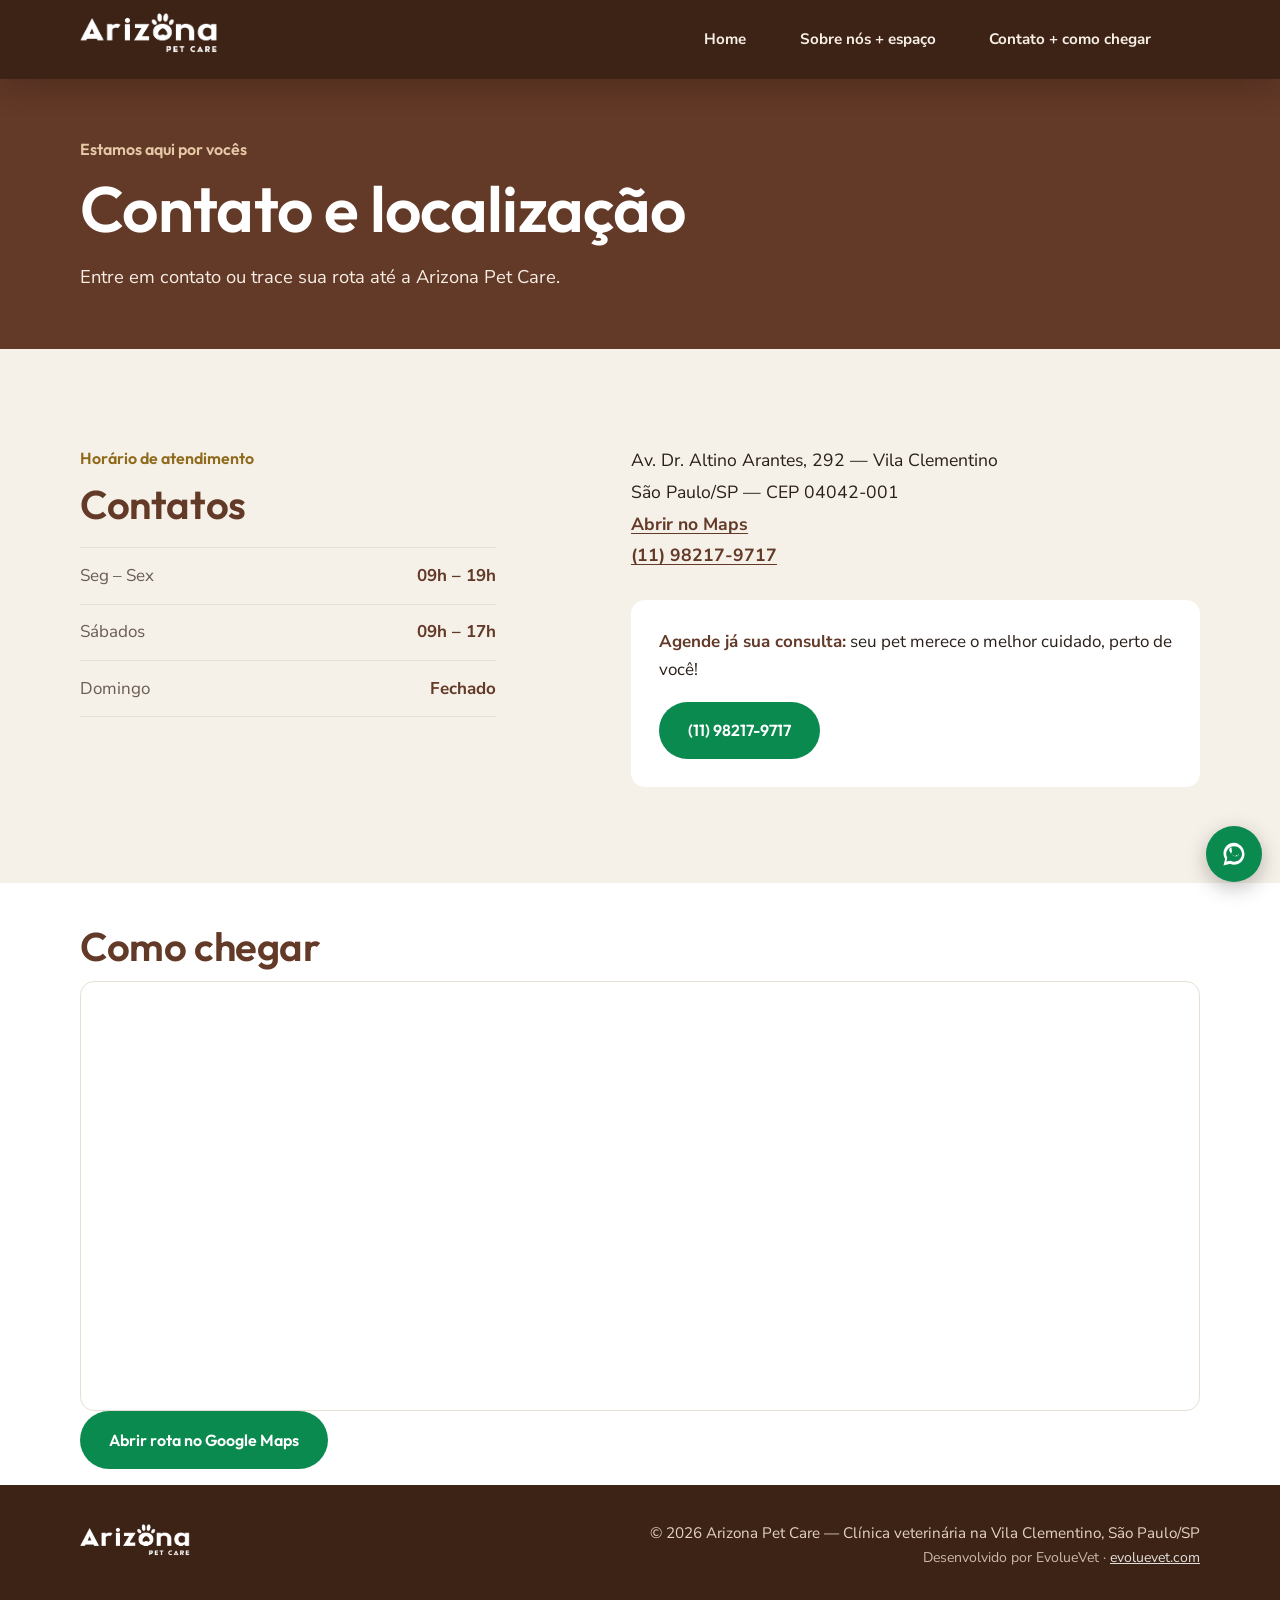
==== contato.html @ 5d4d0032 "Altera estilo geral das páginas e cria páginas "sobre" e "contato"" ====
<!DOCTYPE html>

<html lang="pt-BR"><head><meta charset="utf-8"/><meta content="width=device-width, initial-scale=1" name="viewport"/>
<meta content="#633927" name="theme-color"/><title>Contato + como chegar | Arizona Pet Care</title>
<meta content="Arizona Pet Care — clínica veterinária completa na Vila Clementino, São Paulo." name="description"/>
<link href="assets/logo.png" rel="icon" type="image/png"/><link href="styles.css" rel="stylesheet"/></head><body>
<a class="skip-link" href="#conteudo">Pular para o conteúdo</a><header class="site-header" id="topo">
<div class="container header-inner">
<a aria-label="Arizona Pet Care — início" class="brand" href="index.html"><img alt="Arizona Pet Care" height="54" src="assets/logo-branco.png" width="150"/></a>
<nav aria-label="Navegação principal" class="main-nav" id="mainNav">
<a href="index.html">Home</a><a href="sobre.html">Sobre nós + espaço</a><a href="contato.html">Contato + como chegar</a>
</nav>
<div class="header-actions">
<button aria-controls="mainNav" aria-expanded="false" aria-label="Abrir menu" class="nav-toggle" id="navToggle"><span></span><span></span><span></span></button>
</div>
</div>
</header><main id="conteudo"><section class="page-intro"><div class="container"><p class="eyebrow">Estamos aqui por vocês</p><h1>Contato e localização</h1><p>Entre em contato ou trace sua rota até a Arizona Pet Care.</p></div></section><section aria-labelledby="contato-titulo" class="section contact" id="contato">
<div class="container contact-grid">
<div>
<p class="eyebrow">Horário de atendimento</p>
<h2 id="contato-titulo">Contatos</h2>
<ul class="hours">
<li><span>Seg – Sex</span><strong>09h – 19h</strong></li>
<li><span>Sábados</span><strong>09h – 17h</strong></li>
<li><span>Domingo</span><strong>Fechado</strong></li>
</ul>
</div>
<div>
<address>
            Av. Dr. Altino Arantes, 292 — Vila Clementino<br/>
            São Paulo/SP — CEP 04042-001<br/>
<a class="inline-link" href="https://maps.app.goo.gl/LRfZLi4AV2fzzZP57" rel="noopener" target="_blank">Abrir no Maps</a><br/>
<a href="tel:+5511982179717">(11) 98217-9717</a>
</address>
<div class="contact-cta">
<p><strong>Agende já sua consulta:</strong> seu pet merece o melhor cuidado, perto de você!</p>
<a class="btn btn-whatsapp" href="https://wa.me/5511982179717?text=Ol%C3%A1%2C%20quero%20agendar%20uma%20consulta." rel="noopener" target="_blank">(11) 98217-9717</a>
</div>
</div>
</div>
</section><div class="container map-wrap"><h2>Como chegar</h2><div class="map-frame"><iframe allowfullscreen="" loading="lazy" referrerpolicy="no-referrer-when-downgrade" src="https://www.google.com/maps?q=Av.%20Dr.%20Altino%20Arantes%2C%20292%2C%20Vila%20Clementino%2C%20S%C3%A3o%20Paulo&amp;output=embed" title="Mapa de localização da Arizona Pet Care"></iframe></div><p><a class="btn btn-whatsapp" href="https://maps.app.goo.gl/LRfZLi4AV2fzzZP57" rel="noopener" target="_blank">Abrir rota no Google Maps</a></p></div></main><footer class="site-footer">
<div class="container footer-inner">
<a aria-label="Arizona Pet Care — voltar ao topo" class="footer-brand" href="#topo">
<img alt="Arizona Pet Care" height="43" loading="lazy" src="assets/logo-branco.png" width="120"/>
</a>
<div class="footer-text">
<p>© <span id="year">2026</span> Arizona Pet Care — Clínica veterinária na Vila Clementino, São Paulo/SP</p>
<p class="credit">Desenvolvido por EvolueVet · <a href="https://evoluevet.com" rel="noopener" target="_blank">evoluevet.com</a></p>
</div>
</div>
</footer><a aria-label="Conversar no WhatsApp" class="float-wa" href="https://wa.me/5511982179717?text=Ol%C3%A1%2C%20vim%20pelo%20site%20e%20queria%20mais%20informa%C3%A7%C3%B5es." rel="noopener" target="_blank">
<svg aria-hidden="true" height="28" viewbox="0 0 32 32" width="28"><path d="M16 3C9.4 3 4 8.4 4 15c0 2.4.7 4.6 1.9 6.5L4 29l7.7-1.8c1.2.7 2.7 1 4.3 1 6.6 0 12-5.4 12-12S22.6 3 16 3zm0 21.8c-1.4 0-2.7-.4-3.9-1l-.3-.2-4.5 1.1 1.1-4.4-.2-.3c-.7-1.2-1.1-2.6-1.1-4 0-5 4-9 9-9s9 4 9 9-4 8.8-9 8.8zm5-6.6c-.3-.1-1.6-.8-1.9-.9-.3-.1-.5-.1-.7.1-.2.3-.8.9-1 1.1-.2.2-.4.3-.7.1-.3-.1-1.2-.4-2.3-1.4-.9-.8-1.4-1.7-1.6-2-.2-.3 0-.5.1-.6l.4-.5c.1-.2.2-.3.3-.5.1-.2 0-.4 0-.5L13.2 9c-.1-.3-.4-.3-.6-.3h-.5c-.2 0-.5.1-.7.3-.2.3-.9.9-.9 2.2s.9 2.5 1.1 2.7c.1.2 1.9 2.9 4.5 4 .6.3 1.1.4 1.5.6.6.2 1.2.2 1.6.1.5-.1 1.6-.6 1.8-1.3.2-.6.2-1.2.2-1.3-.1-.1-.3-.2-.6-.3z" fill="currentColor"></path></svg>
</a><div aria-label="Foto ampliada" aria-modal="true" class="lightbox" hidden="" id="lightbox" role="dialog">
<button aria-label="Fechar" class="lightbox-close" id="lbClose">×</button>
<img alt="Foto da clínica ampliada" id="lbImg" src="assets/espaco-01.jpg"/>
</div><script defer="" src="script.js"></script></body></html>
---- styles.css ----
/* Arizona Pet Care — reestilização
   Identidade: marrom do logotipo (#633927), ocre dos azulejos da fachada, verde só nos botões de WhatsApp. */

@font-face {
  font-family: "Outfit";
  src: url("assets/fonts/outfit-600.woff2") format("woff2");
  font-weight: 600; font-style: normal; font-display: swap;
}
@font-face {
  font-family: "Nunito Sans";
  src: url("assets/fonts/nunito-sans-var.woff2") format("woff2");
  font-weight: 200 1000; font-style: normal; font-display: swap;
}

:root {
  /* Cores */
  --brand: #633927;        /* marrom exato do logotipo */
  --brand-deep: #3d2316;   /* rodapé */
  --ochre: #c4973f;        /* azulejo da fachada: só detalhes e estrelas */
  --ochre-soft: #e3c47f;   /* ocre legível sobre o marrom */
  --sand: #f5f0e8;         /* fundo alternado */
  --white: #ffffff;
  --ink: #2a1f19;
  --muted: #6a5c53;
  --line: #e7dfd4;
  --wa: #0b8a50;           /* verde WhatsApp com contraste AA para texto branco */
  --wa-dark: #08703f;

  /* Forma */
  --r-sm: 8px;
  --r-md: 14px;
  --container: 1120px;

  /* Tipografia */
  --font-display: "Outfit", "Segoe UI", system-ui, sans-serif;
  --font-body: "Nunito Sans", "Segoe UI", system-ui, -apple-system, Roboto, Arial, sans-serif;
}

* { box-sizing: border-box; }
html { scroll-behavior: smooth; scroll-padding-top: 5rem; -webkit-text-size-adjust: 100%; }
body {
  margin: 0;
  font-family: var(--font-body);
  font-size: 1.0625rem;
  line-height: 1.65;
  color: var(--ink);
  background: var(--white);
  overflow-x: clip;
  -webkit-font-smoothing: antialiased;
}
img { max-width: 100%; height: auto; display: block; }
h1, h2, h3 {
  font-family: var(--font-display);
  font-weight: 600;
  line-height: 1.15;
  letter-spacing: -0.01em;
  color: var(--brand);
  margin: 0 0 0.75rem;
}
h1 { font-size: clamp(2.5rem, 5.2vw, 4rem); }
h2 { font-size: clamp(1.75rem, 3.2vw, 2.5rem); }
h3 { font-size: 1.15rem; letter-spacing: 0; }
p { margin: 0 0 1rem; }
a { color: inherit; }

:focus-visible { outline: 3px solid var(--ochre); outline-offset: 3px; border-radius: 4px; }

.container { width: min(var(--container), calc(100% - 3rem)); margin-inline: auto; }
.narrow { max-width: 760px; }
.center { text-align: center; margin-top: 2.5rem; }
.section { padding: clamp(3.5rem, 8vw, 6rem) 0; }
.section-lead { color: var(--muted); max-width: 40rem; font-size: 1.125rem; }

/* Rótulo acima do título: sentença normal, sem caixa-alta */
.eyebrow {
  font-family: var(--font-display);
  font-weight: 600;
  font-size: 1rem;
  color: var(--ochre);
  margin: 0 0 0.6rem;
}
.hero .eyebrow, .social .eyebrow { color: var(--ochre-soft); }
.section:not(.hero) .eyebrow { color: #8f6a1c; } /* ocre escuro: contraste AA sobre branco e areia */

.skip-link {
  position: absolute; left: -999px; top: 0; background: var(--brand);
  color: #fff; padding: 0.6rem 1rem; z-index: 100; border-radius: 0 0 var(--r-sm) 0;
}
.skip-link:focus { left: 0; }

/* Botões */
.btn {
  display: inline-flex; align-items: center; justify-content: center;
  text-decoration: none; font-family: var(--font-display); font-weight: 600; font-size: 1rem;
  padding: 0.85rem 1.7rem; border-radius: 999px; border: 2px solid transparent;
  transition: background-color 0.15s ease, color 0.15s ease, border-color 0.15s ease;
}
.btn-whatsapp { background: var(--wa); color: #fff; }
.btn-whatsapp:hover { background: var(--wa-dark); }
.btn-outline { border-color: var(--brand); color: var(--brand); background: transparent; }
.btn-outline:hover { background: var(--brand); color: #fff; }
.btn-dark { background: var(--brand); color: #fff; padding: 0.7rem 1.5rem; }
.btn-dark:hover { background: var(--brand-deep); }
.btn-sm { padding: 0.55rem 1.2rem; font-size: 0.95rem; }
.inline-link { color: var(--brand); font-weight: 700; text-underline-offset: 3px; }
.hero .inline-link { color: #fff; }

/* Cabeçalho */
.site-header {
  position: sticky; top: 0; z-index: 50;
  background: rgba(255, 255, 255, 0.96); backdrop-filter: blur(8px);
  border-bottom: 1px solid var(--line);
}
.header-inner { display: flex; align-items: center; gap: 1rem; padding: 0.8rem 0; }
.brand { display: block; line-height: 0; }
.brand img { width: 150px; height: auto; }
.main-nav { display: flex; gap: 1.75rem; margin-left: auto; }
.main-nav a {
  color: var(--ink); text-decoration: none; font-weight: 700; font-size: 0.95rem;
  padding: 0.3rem 0; border-bottom: 2px solid transparent;
}
.main-nav a:hover { color: var(--brand); border-bottom-color: var(--ochre); }
.header-actions { display: flex; align-items: center; gap: 0.6rem; margin-left: 1.25rem; }
.nav-toggle { display: none; background: none; border: 1px solid var(--line); border-radius: var(--r-sm); padding: 0.55rem; cursor: pointer; }
.nav-toggle span { display: block; width: 22px; height: 2px; background: var(--brand); margin: 4px 0; }

/* Hero: faixa marrom como a placa da fachada */
.hero { background: var(--brand); color: #f6ece4; padding: clamp(3rem, 7vw, 5.5rem) 0; }
.hero-grid { display: grid; grid-template-columns: 1.1fr 0.9fr; gap: clamp(2rem, 5vw, 4.5rem); align-items: center; }
.hero h1 { color: #fff; margin-bottom: 1rem; }
.hero-sub { font-size: 1.25rem; line-height: 1.5; color: #f1e2d6; max-width: 30rem; margin-bottom: 1.75rem; }
.service-chips {
  list-style: none; margin: 0 0 2rem; padding: 1.25rem 0 0;
  display: grid; grid-template-columns: 1fr 1fr; gap: 0.6rem 1.5rem;
  border-top: 1px solid rgba(255, 255, 255, 0.22);
}
.service-chips li { position: relative; padding-left: 1.5rem; font-weight: 600; font-size: 0.98rem; color: #fff; }
.service-chips li::before {
  content: ""; position: absolute; left: 0.1rem; top: 0.38em;
  width: 0.5rem; height: 0.85rem; border: solid var(--ochre-soft); border-width: 0 2px 2px 0; transform: rotate(40deg);
}
.hero-cta { display: flex; gap: 0.75rem; flex-wrap: wrap; margin-bottom: 1.5rem; }
.hero .btn-outline { border-color: rgba(255, 255, 255, 0.7); color: #fff; }
.hero .btn-outline:hover { background: #fff; color: var(--brand); border-color: #fff; }
.hero-address { font-size: 0.98rem; color: #e8d6c7; margin: 0; }
.hero-address .inline-link { display: block; margin-top: 0.25rem; }
.hero-address strong { color: #fff; }
.hero-media { margin: 0; }
.hero-media img { border-radius: var(--r-md); width: 100%; aspect-ratio: 4 / 5; object-fit: cover; object-position: center 35%; }

/* Avaliações */
.reviews { background: var(--white); }
.reviews-head { display: flex; justify-content: space-between; align-items: end; gap: 1.5rem; margin-bottom: 1.75rem; }
.reviews-head h2 { margin: 0; max-width: 30ch; }
.reviews-nav { display: flex; gap: 0.5rem; }
.reviews-nav button {
  width: 46px; height: 46px; border-radius: 50%; border: 1px solid var(--line);
  background: #fff; font-size: 1.4rem; line-height: 1; cursor: pointer; color: var(--brand);
  transition: background-color 0.15s ease, color 0.15s ease;
}
.reviews-nav button:hover { background: var(--brand); color: #fff; border-color: var(--brand); }
.reviews-viewport { overflow: hidden; }
.reviews-track {
  list-style: none; margin: 0; padding: 0.25rem 0.25rem 1rem;
  display: grid; grid-auto-flow: column; grid-auto-columns: min(360px, 85vw);
  gap: 1.25rem; overflow-x: auto; scroll-snap-type: x mandatory; scrollbar-width: thin;
  scrollbar-color: var(--line) transparent;
}
.review-card {
  scroll-snap-align: start; background: var(--sand);
  border-radius: var(--r-md); padding: 1.5rem; display: flex; flex-direction: column; gap: 0.85rem;
}
.review-card p { font-size: 1rem; flex: 1; margin: 0; }
.stars { color: #c58a12; letter-spacing: 0.12em; font-size: 1.05rem; }
.review-card footer { display: flex; gap: 0.75rem; align-items: center; }
.avatar {
  width: 42px; height: 42px; border-radius: 50%; flex: none;
  background: var(--brand); color: #fff; display: grid; place-items: center;
  font-family: var(--font-display); font-weight: 600; font-size: 0.85rem;
}
.review-card footer strong { display: block; line-height: 1.3; }
.review-card small { display: block; color: var(--muted); font-size: 0.85rem; }
.reviews-note { color: var(--muted); font-size: 0.92rem; margin: 0.5rem 0 0; }

/* Sobre: título à esquerda, texto à direita */
.about { background: var(--sand); }
.about .container { max-width: var(--container); display: grid; grid-template-columns: 1fr 1.25fr; column-gap: clamp(2rem, 6vw, 5rem); align-items: start; }
.about-head { grid-column: 1; grid-row: 1 / span 2; }
.about-head h2 { margin: 0; }
.about .container > p { grid-column: 2; font-size: 1.1rem; }
.about .container > p:last-child { margin-bottom: 0; }
.about strong { color: var(--brand); }

/* Especialidades: lista aberta, sem caixas */
.specialties { background: var(--white); }
.cards-grid {
  list-style: none; margin: 2.5rem 0 0; padding: 0;
  display: grid; grid-template-columns: repeat(4, 1fr); gap: 2rem 2rem;
}
.cards-grid li { border-top: 2px solid var(--line); padding-top: 1rem; }
.cards-grid li:hover { border-top-color: var(--ochre); }
.cards-grid h3 { margin-bottom: 0.35rem; }
.cards-grid p { margin: 0; font-size: 0.97rem; color: var(--muted); line-height: 1.55; }

/* Exames */
.exams { background: var(--sand); }
.exams-grid { display: grid; grid-template-columns: 1fr 1fr; gap: 1.5rem; margin-top: 2.5rem; }
.exam-card {
  background: #fff; border-radius: var(--r-md); padding: 2rem;
  box-shadow: inset 4px 0 0 var(--ochre);
  display: flex; flex-direction: column; align-items: flex-start; gap: 0.25rem;
}
.exam-card h3 { font-size: 1.35rem; margin-bottom: 0.25rem; }
.exam-card p { color: var(--muted); margin-bottom: 1.25rem; }
.exam-card .btn { margin-top: auto; }

/* Redes sociais */
.social { background: var(--brand); color: #f1e2d6; }
.social h2 { color: #fff; max-width: 24ch; margin-inline: auto; }
.social .center { margin-top: 0; }
.social p { color: #f1e2d6; }
.social-links { display: flex; gap: 0.75rem; justify-content: center; margin-top: 1.5rem; flex-wrap: wrap; }
.social .btn-outline { border-color: rgba(255, 255, 255, 0.7); color: #fff; }
.social .btn-outline:hover { background: #fff; color: var(--brand); border-color: #fff; }

/* Galeria */
.gallery { background: var(--white); }
.gallery-grid { display: grid; grid-template-columns: repeat(4, 1fr); gap: 0.75rem; margin-top: 2.5rem; }
.g-item { border: 0; padding: 0; border-radius: var(--r-sm); overflow: hidden; cursor: zoom-in; background: var(--sand); aspect-ratio: 1; }
.g-item img { width: 100%; height: 100%; object-fit: cover; transition: transform 0.3s ease; }
.g-item:hover img { transform: scale(1.04); }

/* Contato */
.contact { background: var(--sand); }
.contact-grid { display: grid; grid-template-columns: 1fr 1.2fr; gap: clamp(2rem, 6vw, 5rem); }
.contact h2 { margin-bottom: 1.25rem; }
.hours { list-style: none; padding: 0; margin: 0; max-width: 26rem; }
.hours li { display: flex; justify-content: space-between; gap: 1rem; padding: 0.85rem 0; border-bottom: 1px solid var(--line); }
.hours li:first-child { border-top: 1px solid var(--line); }
.hours span { color: var(--muted); }
.hours strong { color: var(--brand); font-weight: 700; }
address { font-style: normal; font-size: 1.1rem; line-height: 1.8; }
address a { color: var(--brand); font-weight: 700; text-underline-offset: 3px; }
.contact-cta { background: #fff; border-radius: var(--r-md); padding: 1.75rem; margin-top: 1.75rem; }
.contact-cta p { margin-bottom: 1.1rem; }
.contact-cta strong { color: var(--brand); }

/* Rodapé */
.site-footer { background: var(--brand-deep); color: #e4d3c4; padding: 2.25rem 0; font-size: 0.95rem; }
.footer-inner { display: flex; align-items: center; justify-content: space-between; gap: 1.25rem; flex-wrap: wrap; }
.footer-brand img { width: 120px; height: auto; }
.footer-text { text-align: right; }
.footer-text p { margin: 0; }
.footer-text .credit { font-size: 0.88rem; opacity: 0.85; }
.footer-text a { color: #fff; }

/* WhatsApp flutuante */
.float-wa {
  position: fixed; right: 1.1rem; bottom: 1.1rem; z-index: 60;
  width: 56px; height: 56px; border-radius: 50%;
  background: var(--wa); color: #fff; display: grid; place-items: center;
  box-shadow: 0 6px 20px rgba(0, 0, 0, 0.25);
}
.float-wa:hover { background: var(--wa-dark); }

/* Lightbox */
.lightbox { position: fixed; inset: 0; z-index: 80; background: rgba(30, 17, 10, 0.9); display: grid; place-items: center; padding: 1.5rem; }
.lightbox[hidden] { display: none; }
.lightbox img { max-width: min(900px, 94vw); max-height: 86vh; border-radius: var(--r-sm); background: #fff; }
.lightbox-close {
  position: absolute; top: 1rem; right: 1rem; width: 46px; height: 46px;
  border-radius: 50%; border: 0; font-size: 1.6rem; cursor: pointer; background: #fff; color: var(--brand);
}

/* Responsivo */
@media (max-width: 1000px) {
  .main-nav { gap: 1.1rem; }
  .cards-grid { grid-template-columns: repeat(2, 1fr); }
  .gallery-grid { grid-template-columns: repeat(2, 1fr); }
  .hero-grid { grid-template-columns: 1fr; }
  .hero-media img { aspect-ratio: 16 / 10; object-position: center 40%; }
  .about .container { grid-template-columns: 1fr; }
  .about-head, .about .container > p { grid-column: 1; grid-row: auto; }
  .about-head { margin-bottom: 1.25rem; }
  .exams-grid, .contact-grid { grid-template-columns: 1fr; }
}
@media (max-width: 860px) {
  .header-inner { position: relative; gap: 0.6rem; padding: 0.6rem 0; }
  .brand img { width: 120px; }
  .header-actions { margin-left: auto; }
  .nav-toggle { display: block; min-width: 44px; min-height: 44px; }
  .main-nav {
    display: none; position: absolute; top: 100%; left: -1.5rem; right: -1.5rem; margin: 0;
    background: #fff; flex-direction: column; gap: 0; padding: 0.5rem 1.5rem 1.25rem;
    border-bottom: 1px solid var(--line); box-shadow: 0 12px 24px rgba(61, 35, 22, 0.1);
  }
  .main-nav.open { display: flex; }
  .main-nav a { padding: 0.85rem 0; border-bottom: 1px solid var(--line); font-size: 1.05rem; }
  .main-nav a:hover { border-bottom-color: var(--line); }
  .main-nav a:last-child { border-bottom: 0; }
}
@media (max-width: 640px) {
  body { font-size: 1rem; }
  .container { width: calc(100% - 2.5rem); }
  .main-nav { left: -1.25rem; right: -1.25rem; padding-inline: 1.25rem; }
  .section { padding: 3rem 0; }
  .header-actions .btn-sm { padding: 0.5rem 1rem; font-size: 0.9rem; white-space: nowrap; }

  .hero { padding: 2.25rem 0 2.5rem; }
  .hero-sub { font-size: 1.1rem; }
  .service-chips { grid-template-columns: 1fr; gap: 0.5rem; }
  .hero-cta { flex-direction: column; align-items: stretch; }
  .hero-media img { aspect-ratio: 4 / 3; object-position: center 45%; }

  .reviews-head { flex-direction: column; align-items: stretch; }
  .reviews-nav { align-self: flex-end; }
  .reviews-track { grid-auto-columns: 82vw; }

  .cards-grid { grid-template-columns: 1fr 1fr; gap: 1.5rem 1.25rem; margin-top: 2rem; }
  .cards-grid h3 { font-size: 1.02rem; }
  .cards-grid p { font-size: 0.9rem; }

  .exam-card { padding: 1.5rem; }
  .gallery-grid { gap: 0.5rem; }
  .contact-cta { padding: 1.25rem; }
  .contact-cta .btn { width: 100%; }
  .social-links .btn { flex: 1 1 140px; }
  .footer-inner { flex-direction: column; align-items: flex-start; }
  .footer-text { text-align: left; }
  .float-wa { right: 0.9rem; bottom: 0.9rem; }
}
@media (max-width: 380px) {
  .cards-grid { grid-template-columns: 1fr; }
}
@media (prefers-reduced-motion: reduce) {
  html { scroll-behavior: auto; }
  .btn, .g-item img { transition: none; }
}

/* Redesign: navegação entre páginas e carrossel */
.site-header { background: var(--brand-deep); position: sticky; top: 0; z-index: 50; }
.site-header .brand img { filter: none; }
.main-nav a { color: #f7eee6; border-radius: 4px; padding: .65rem .8rem; transition: background .2s,color .2s; }
.main-nav a:hover, .main-nav a:focus-visible { background: #fff; color: var(--brand); box-shadow: inset 0 -3px 0 #d8c2a6; }
.nav-toggle { border-color: rgba(255,255,255,.45); }
.nav-toggle span { background: #fff; }
.hero-carousel { position:relative; min-height:clamp(420px, 58vw, 650px); overflow:hidden; background:var(--brand-deep); color:#fff; }
.carousel-slide { display:none; position:absolute; inset:0; align-items:center; padding:clamp(2rem,8vw,7rem); background-image:linear-gradient(90deg,rgba(37,20,13,.86) 0%,rgba(37,20,13,.58) 48%,rgba(37,20,13,.12) 100%),var(--slide-image); background-size:cover; background-position:center; }
.carousel-slide.active { display:flex; animation:carouselFade .55s ease; }
.carousel-copy { max-width:690px; }
.carousel-copy h1,.carousel-copy h2 { color:#fff; font-size:clamp(2.2rem,5vw,4.3rem); line-height:1.08; margin:.5rem 0 1rem; }
.carousel-copy p:not(.eyebrow) { max-width:540px; font-size:clamp(1rem,1.6vw,1.25rem); color:#f4e8dc; }
.carousel-copy .eyebrow { color:#e4c9a9; }
.btn-light { display:inline-flex; align-items:center; justify-content:center; background:#fff; color:var(--brand); padding:.8rem 1.35rem; border-radius:var(--r-sm); font-weight:700; }
.btn-light:hover { background:#ead9c8; }
.carousel-controls { position:absolute; left:0; right:0; bottom:1.25rem; display:flex; align-items:center; justify-content:center; gap:1.25rem; z-index:2; }
.carousel-controls > button { width:38px;height:38px;border:1px solid rgba(255,255,255,.65);border-radius:50%;background:rgba(40,22,14,.4);color:#fff;font-size:1.5rem;cursor:pointer; }
.carousel-dots { display:flex; gap:.55rem; }
.carousel-dot { width:9px;height:9px;padding:0;border:0;border-radius:50%;background:rgba(255,255,255,.55);cursor:pointer; }
.carousel-dot.active { background:#fff; box-shadow:0 0 0 4px rgba(255,255,255,.2); }
.about { background:var(--sand); }
.exams { background:var(--brand); color:#f7eee6; }
.exams h2,.exams h3 { color:#fff; }
.exams .eyebrow { color:#e5c9a7 !important; }
.exams .section-lead { color:#f1e2d6; }
.exams .exam-card { background:#fffaf5; color:var(--ink); }
.page-intro { background:var(--brand); color:#f7eee6; padding:clamp(3rem,7vw,5rem) 0; }
.page-intro h1 { color:#fff; margin:.4rem 0 1rem; font-size:clamp(2.4rem,5vw,4rem); }
.page-intro .eyebrow { color:#e5c9a7; }
.page-intro p:last-child { max-width:650px; font-size:1.15rem; }
.map-wrap { margin-top:2.5rem; }
.map-frame { overflow:hidden; border-radius:var(--r-md); border:1px solid var(--line); height:430px; }
.map-frame iframe { width:100%;height:100%;border:0; }
@keyframes carouselFade { from { opacity:.55 } to { opacity:1 } }
@media (max-width: 760px) {
 .carousel-slide { padding:2rem 1.4rem 5rem; background-image:linear-gradient(90deg,rgba(37,20,13,.82),rgba(37,20,13,.42)),var(--slide-image); }
 .carousel-copy h1,.carousel-copy h2 { font-size:2.3rem; }
 .main-nav { background:var(--brand-deep) !important; }
 .main-nav a { color:#fff; }
 .map-frame { height:320px; }
}


/* AJUSTES FINAIS — navegação, transições e cards */
.site-header {
  border-bottom: 0;
  box-shadow: 0 12px 24px rgba(35, 19, 12, 0.22);
  z-index: 60;
}
.main-nav a {
  color: #f7eee6;
  border-radius: 4px;
  padding: .65rem .8rem;
  background: transparent;
  box-shadow: none;
  border-bottom: 0;
  transition: color .25s ease, box-shadow .25s ease;
}
.main-nav a:hover,
.main-nav a:focus-visible {
  background: transparent;
  color: #fff;
  box-shadow: inset 0 -3px 0 #d8c2a6;
}
/* Evita linha branca e cria continuidade suave entre cabeçalho, carrossel e conteúdo. */
.hero-carousel {
  box-shadow: 0 -8px 18px rgba(35, 19, 12, .10),
              0 12px 22px rgba(35, 19, 12, .12);
  border: 0;
  isolation: isolate;
}
.hero-carousel + .section {
  position: relative;
  box-shadow: 0 -10px 22px rgba(35, 19, 12, .055);
}
/* Os títulos dos cartões de exames ficam em marrom escuro, sem alterar o título principal. */
.exams .exam-card h3 {
  color: var(--brand-deep, #3f2418);
}
/* Cabeçalhos das páginas Sobre e Contato com a mesma altura e espaçamento. */
.page-intro {
  height: 270px;
  min-height: 270px;
  display: flex;
  align-items: center;
  padding: 2rem 0;
  box-sizing: border-box;
}
/* Mantém o mesmo alinhamento lateral e a mesma largura nas páginas Sobre e Contato. */
.page-intro .container {
  width: min(var(--container), calc(100% - 3rem));
  margin-inline: auto;
}
.page-intro h1 { margin-top: .4rem; margin-bottom: 1rem; }
.page-intro p:last-child { max-width: 650px; margin-bottom: 0; }

/* Especialidades em cards com zoom discreto e suave no hover. */
.specialties .cards-grid {
  gap: 1.25rem;
  overflow: visible;
}
.specialties .cards-grid li {
  background: #fff;
  border: 1px solid #eee4da;
  border-top: 3px solid var(--line);
  border-radius: 12px;
  padding: 1.25rem;
  min-height: 145px;
  box-shadow: 0 4px 12px rgba(63, 36, 24, .045);
  transform: scale(1);
  transition: transform .25s ease, box-shadow .25s ease, border-color .25s ease;
}
.specialties .cards-grid li:hover,
.specialties .cards-grid li:focus-within {
  border-top-color: var(--ochre);
  transform: scale(1.035);
  box-shadow: 0 12px 24px rgba(63, 36, 24, .13);
  position: relative;
  z-index: 2;
}
@media (prefers-reduced-motion: reduce) {
  .main-nav a, .specialties .cards-grid li { transition: none; }
  .specialties .cards-grid li:hover { transform: none; }
}
@media (max-width: 760px) {
  .page-intro { height: auto; min-height: 230px; padding: 2.75rem 0; }
  .specialties .cards-grid li { min-height: auto; }
  .specialties .cards-grid li:hover { transform: scale(1.015); }
}
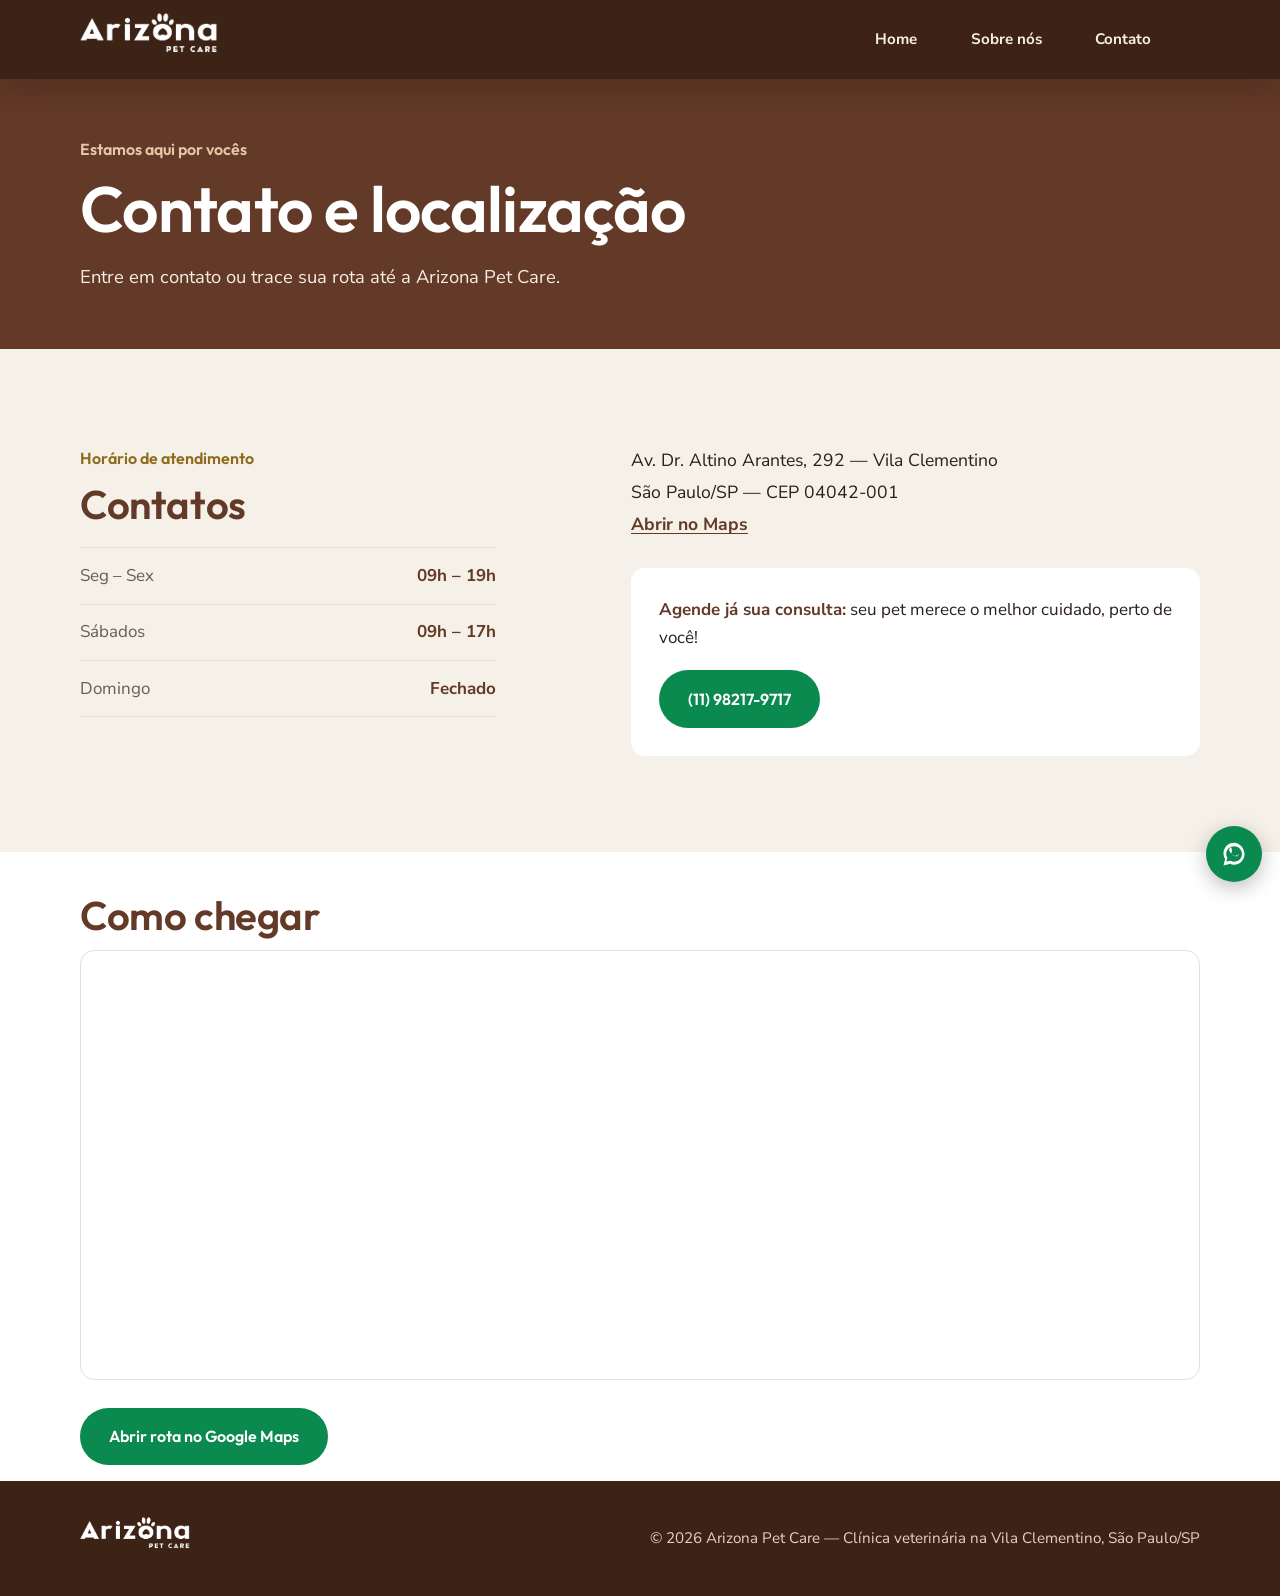
==== commit afe9b890: "Atualiza nomes das páginas e + Atualiza nomes das páginas no header, remove botões de seta no carros" ====
--- a/contato.html
+++ b/contato.html
@@ -1,14 +1,14 @@
 <!DOCTYPE html>
 
 <html lang="pt-BR"><head><meta charset="utf-8"/><meta content="width=device-width, initial-scale=1" name="viewport"/>
-<meta content="#633927" name="theme-color"/><title>Contato + como chegar | Arizona Pet Care</title>
+<meta content="#633927" name="theme-color"/><title>Contato | Arizona Pet Care</title>
 <meta content="Arizona Pet Care — clínica veterinária completa na Vila Clementino, São Paulo." name="description"/>
 <link href="assets/logo.png" rel="icon" type="image/png"/><link href="styles.css" rel="stylesheet"/></head><body>
 <a class="skip-link" href="#conteudo">Pular para o conteúdo</a><header class="site-header" id="topo">
 <div class="container header-inner">
 <a aria-label="Arizona Pet Care — início" class="brand" href="index.html"><img alt="Arizona Pet Care" height="54" src="assets/logo-branco.png" width="150"/></a>
 <nav aria-label="Navegação principal" class="main-nav" id="mainNav">
-<a href="index.html">Home</a><a href="sobre.html">Sobre nós + espaço</a><a href="contato.html">Contato + como chegar</a>
+<a href="index.html">Home</a><a href="sobre.html">Sobre nós</a><a href="contato.html">Contato</a>
 </nav>
 <div class="header-actions">
 <button aria-controls="mainNav" aria-expanded="false" aria-label="Abrir menu" class="nav-toggle" id="navToggle"><span></span><span></span><span></span></button>
@@ -29,8 +29,7 @@
 <address>
             Av. Dr. Altino Arantes, 292 — Vila Clementino<br/>
             São Paulo/SP — CEP 04042-001<br/>
-<a class="inline-link" href="https://maps.app.goo.gl/LRfZLi4AV2fzzZP57" rel="noopener" target="_blank">Abrir no Maps</a><br/>
-<a href="tel:+5511982179717">(11) 98217-9717</a>
+<a class="inline-link" href="https://maps.app.goo.gl/LRfZLi4AV2fzzZP57" rel="noopener" target="_blank">Abrir no Maps</a>
 </address>
 <div class="contact-cta">
 <p><strong>Agende já sua consulta:</strong> seu pet merece o melhor cuidado, perto de você!</p>
@@ -45,7 +44,6 @@
 </a>
 <div class="footer-text">
 <p>© <span id="year">2026</span> Arizona Pet Care — Clínica veterinária na Vila Clementino, São Paulo/SP</p>
-<p class="credit">Desenvolvido por EvolueVet · <a href="https://evoluevet.com" rel="noopener" target="_blank">evoluevet.com</a></p>
 </div>
 </div>
 </footer><a aria-label="Conversar no WhatsApp" class="float-wa" href="https://wa.me/5511982179717?text=Ol%C3%A1%2C%20vim%20pelo%20site%20e%20queria%20mais%20informa%C3%A7%C3%B5es." rel="noopener" target="_blank">
--- a/styles.css
+++ b/styles.css
@@ -251,7 +251,6 @@
 .footer-brand img { width: 120px; height: auto; }
 .footer-text { text-align: right; }
 .footer-text p { margin: 0; }
-.footer-text .credit { font-size: 0.88rem; opacity: 0.85; }
 .footer-text a { color: #fff; }
 
 /* WhatsApp flutuante */
@@ -270,6 +269,19 @@
 .lightbox-close {
   position: absolute; top: 1rem; right: 1rem; width: 46px; height: 46px;
   border-radius: 50%; border: 0; font-size: 1.6rem; cursor: pointer; background: #fff; color: var(--brand);
+}
+.lightbox-nav {
+  position: absolute; top: 50%; transform: translateY(-50%); width: 46px; height: 46px;
+  border-radius: 50%; border: 0; padding: 0 0 0.2rem; font-size: 1.9rem; line-height: 1; cursor: pointer;
+  display: grid; place-items: center; background: #fff; color: var(--brand);
+}
+.lightbox-nav:hover { background: #ead9c8; }
+.lightbox-prev { left: 1rem; }
+.lightbox-next { right: 1rem; }
+@media (max-width: 760px) {
+  .lightbox-nav { width: 40px; height: 40px; }
+  .lightbox-prev { left: 0.5rem; }
+  .lightbox-next { right: 0.5rem; }
 }
 
 /* Responsivo */
@@ -344,17 +356,17 @@
 .main-nav a:hover, .main-nav a:focus-visible { background: #fff; color: var(--brand); box-shadow: inset 0 -3px 0 #d8c2a6; }
 .nav-toggle { border-color: rgba(255,255,255,.45); }
 .nav-toggle span { background: #fff; }
-.hero-carousel { position:relative; min-height:clamp(420px, 58vw, 650px); overflow:hidden; background:var(--brand-deep); color:#fff; }
+.hero-carousel { position:relative; height:clamp(520px, calc(100vh - 80px), 650px); height:clamp(520px, calc(100svh - 80px), 650px); overflow:hidden; background:var(--brand-deep); color:#fff; }
 .carousel-slide { display:none; position:absolute; inset:0; align-items:center; padding:clamp(2rem,8vw,7rem); background-image:linear-gradient(90deg,rgba(37,20,13,.86) 0%,rgba(37,20,13,.58) 48%,rgba(37,20,13,.12) 100%),var(--slide-image); background-size:cover; background-position:center; }
 .carousel-slide.active { display:flex; animation:carouselFade .55s ease; }
 .carousel-copy { max-width:690px; }
-.carousel-copy h1,.carousel-copy h2 { color:#fff; font-size:clamp(2.2rem,5vw,4.3rem); line-height:1.08; margin:.5rem 0 1rem; }
-.carousel-copy p:not(.eyebrow) { max-width:540px; font-size:clamp(1rem,1.6vw,1.25rem); color:#f4e8dc; }
+.carousel-copy h1,.carousel-copy h2 { color:#fff; font-size:clamp(2.2rem,5vw,4.3rem); font-size:clamp(2.2rem,min(5vw,9svh),4.3rem); line-height:1.08; min-height:calc(3 * 1.08em); margin:.5rem 0 1rem; }
+.carousel-copy p:not(.eyebrow) { max-width:540px; font-size:clamp(1rem,1.6vw,1.25rem); color:#f4e8dc; min-height:calc(2 * 1.65em); }
+.carousel-copy .btn { min-height:3.6rem; }
 .carousel-copy .eyebrow { color:#e4c9a9; }
 .btn-light { display:inline-flex; align-items:center; justify-content:center; background:#fff; color:var(--brand); padding:.8rem 1.35rem; border-radius:var(--r-sm); font-weight:700; }
 .btn-light:hover { background:#ead9c8; }
 .carousel-controls { position:absolute; left:0; right:0; bottom:1.25rem; display:flex; align-items:center; justify-content:center; gap:1.25rem; z-index:2; }
-.carousel-controls > button { width:38px;height:38px;border:1px solid rgba(255,255,255,.65);border-radius:50%;background:rgba(40,22,14,.4);color:#fff;font-size:1.5rem;cursor:pointer; }
 .carousel-dots { display:flex; gap:.55rem; }
 .carousel-dot { width:9px;height:9px;padding:0;border:0;border-radius:50%;background:rgba(255,255,255,.55);cursor:pointer; }
 .carousel-dot.active { background:#fff; box-shadow:0 0 0 4px rgba(255,255,255,.2); }
@@ -371,10 +383,12 @@
 .map-wrap { margin-top:2.5rem; }
 .map-frame { overflow:hidden; border-radius:var(--r-md); border:1px solid var(--line); height:430px; }
 .map-frame iframe { width:100%;height:100%;border:0; }
+.map-frame + p { margin-top:1.75rem; }
 @keyframes carouselFade { from { opacity:.55 } to { opacity:1 } }
 @media (max-width: 760px) {
  .carousel-slide { padding:2rem 1.4rem 5rem; background-image:linear-gradient(90deg,rgba(37,20,13,.82),rgba(37,20,13,.42)),var(--slide-image); }
- .carousel-copy h1,.carousel-copy h2 { font-size:2.3rem; }
+ .carousel-copy h1,.carousel-copy h2 { font-size:2.3rem; min-height:calc(4 * 1.08em); }
+ .carousel-copy p:not(.eyebrow) { min-height:calc(3 * 1.65em); }
  .main-nav { background:var(--brand-deep) !important; }
  .main-nav a { color:#fff; }
  .map-frame { height:320px; }
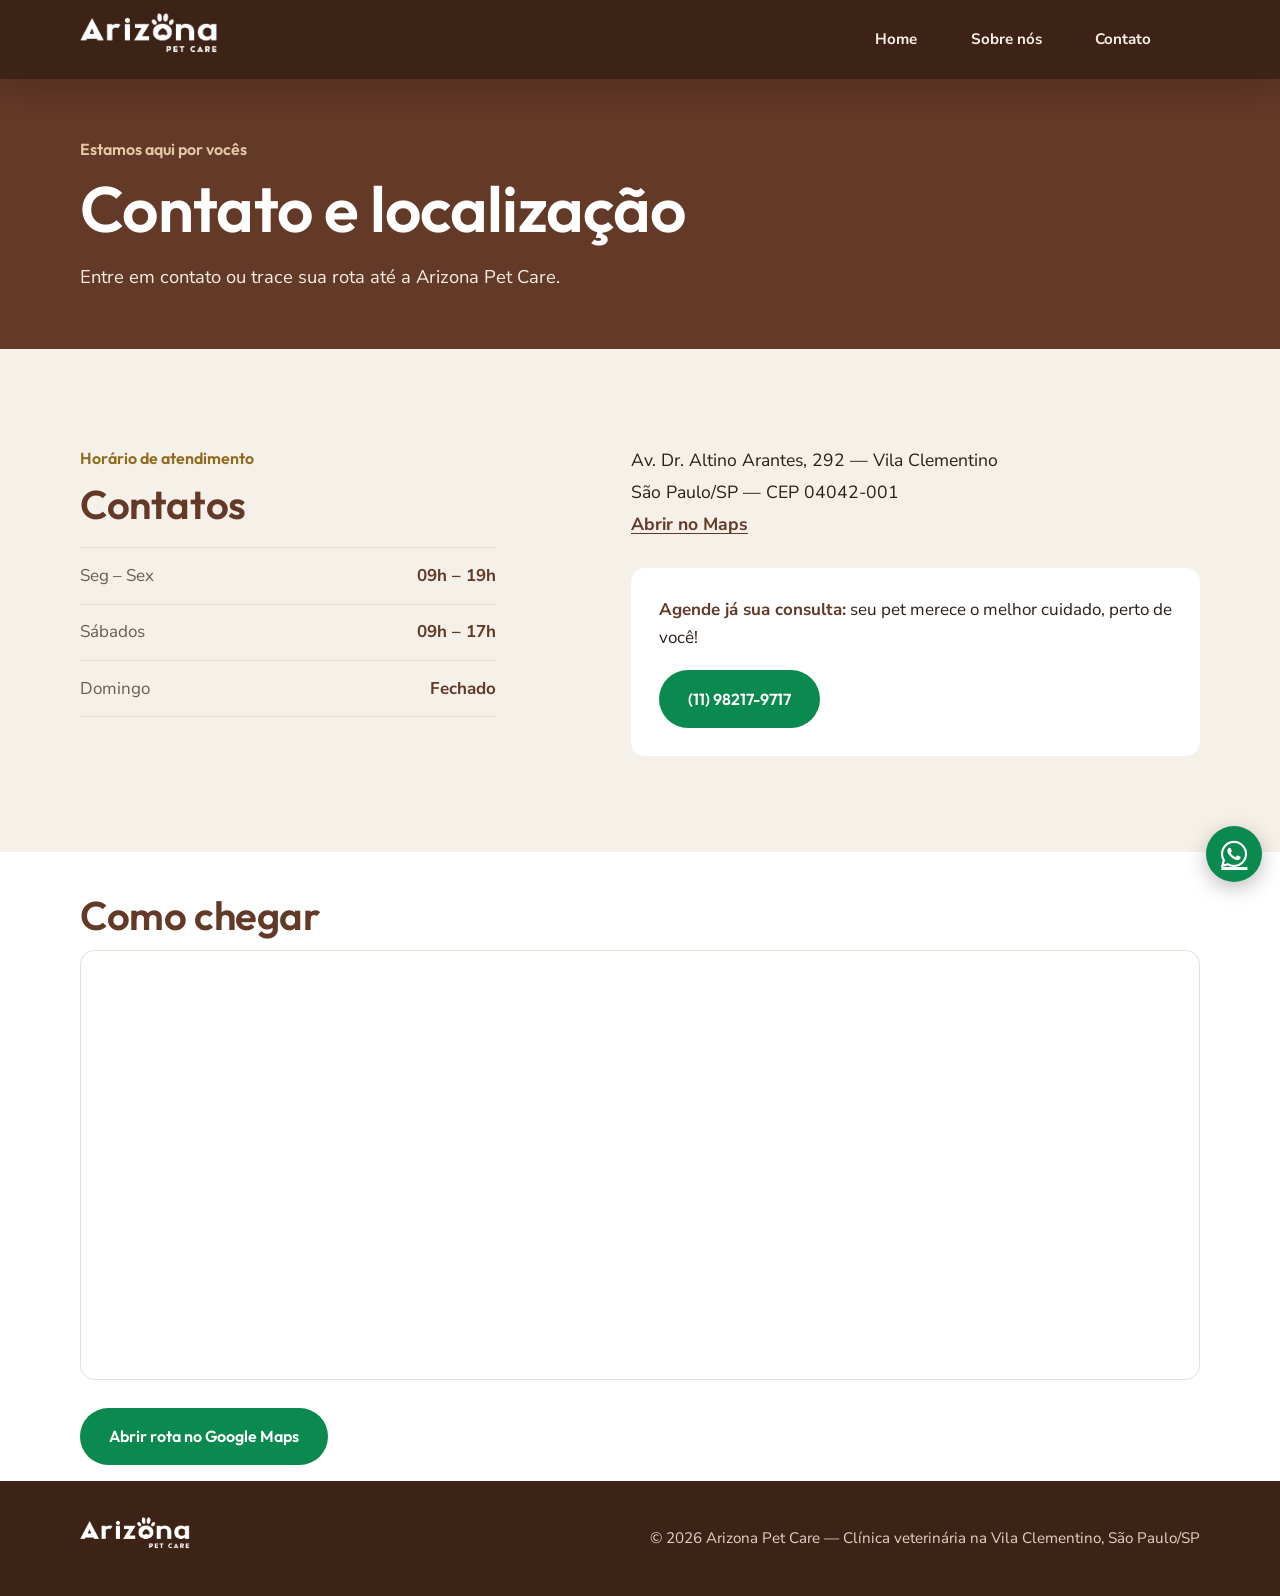
==== commit 350f5108: "Arruma icone do canto inferior direito" ====
--- a/contato.html
+++ b/contato.html
@@ -1,54 +1,86 @@
 <!DOCTYPE html>
 
-<html lang="pt-BR"><head><meta charset="utf-8"/><meta content="width=device-width, initial-scale=1" name="viewport"/>
-<meta content="#633927" name="theme-color"/><title>Contato | Arizona Pet Care</title>
-<meta content="Arizona Pet Care — clínica veterinária completa na Vila Clementino, São Paulo." name="description"/>
-<link href="assets/logo.png" rel="icon" type="image/png"/><link href="styles.css" rel="stylesheet"/></head><body>
-<a class="skip-link" href="#conteudo">Pular para o conteúdo</a><header class="site-header" id="topo">
-<div class="container header-inner">
-<a aria-label="Arizona Pet Care — início" class="brand" href="index.html"><img alt="Arizona Pet Care" height="54" src="assets/logo-branco.png" width="150"/></a>
-<nav aria-label="Navegação principal" class="main-nav" id="mainNav">
-<a href="index.html">Home</a><a href="sobre.html">Sobre nós</a><a href="contato.html">Contato</a>
-</nav>
-<div class="header-actions">
-<button aria-controls="mainNav" aria-expanded="false" aria-label="Abrir menu" class="nav-toggle" id="navToggle"><span></span><span></span><span></span></button>
-</div>
-</div>
-</header><main id="conteudo"><section class="page-intro"><div class="container"><p class="eyebrow">Estamos aqui por vocês</p><h1>Contato e localização</h1><p>Entre em contato ou trace sua rota até a Arizona Pet Care.</p></div></section><section aria-labelledby="contato-titulo" class="section contact" id="contato">
-<div class="container contact-grid">
-<div>
-<p class="eyebrow">Horário de atendimento</p>
-<h2 id="contato-titulo">Contatos</h2>
-<ul class="hours">
-<li><span>Seg – Sex</span><strong>09h – 19h</strong></li>
-<li><span>Sábados</span><strong>09h – 17h</strong></li>
-<li><span>Domingo</span><strong>Fechado</strong></li>
-</ul>
-</div>
-<div>
-<address>
-            Av. Dr. Altino Arantes, 292 — Vila Clementino<br/>
-            São Paulo/SP — CEP 04042-001<br/>
-<a class="inline-link" href="https://maps.app.goo.gl/LRfZLi4AV2fzzZP57" rel="noopener" target="_blank">Abrir no Maps</a>
-</address>
-<div class="contact-cta">
-<p><strong>Agende já sua consulta:</strong> seu pet merece o melhor cuidado, perto de você!</p>
-<a class="btn btn-whatsapp" href="https://wa.me/5511982179717?text=Ol%C3%A1%2C%20quero%20agendar%20uma%20consulta." rel="noopener" target="_blank">(11) 98217-9717</a>
-</div>
-</div>
-</div>
-</section><div class="container map-wrap"><h2>Como chegar</h2><div class="map-frame"><iframe allowfullscreen="" loading="lazy" referrerpolicy="no-referrer-when-downgrade" src="https://www.google.com/maps?q=Av.%20Dr.%20Altino%20Arantes%2C%20292%2C%20Vila%20Clementino%2C%20S%C3%A3o%20Paulo&amp;output=embed" title="Mapa de localização da Arizona Pet Care"></iframe></div><p><a class="btn btn-whatsapp" href="https://maps.app.goo.gl/LRfZLi4AV2fzzZP57" rel="noopener" target="_blank">Abrir rota no Google Maps</a></p></div></main><footer class="site-footer">
-<div class="container footer-inner">
-<a aria-label="Arizona Pet Care — voltar ao topo" class="footer-brand" href="#topo">
-<img alt="Arizona Pet Care" height="43" loading="lazy" src="assets/logo-branco.png" width="120"/>
-</a>
-<div class="footer-text">
-<p>© <span id="year">2026</span> Arizona Pet Care — Clínica veterinária na Vila Clementino, São Paulo/SP</p>
-</div>
-</div>
-</footer><a aria-label="Conversar no WhatsApp" class="float-wa" href="https://wa.me/5511982179717?text=Ol%C3%A1%2C%20vim%20pelo%20site%20e%20queria%20mais%20informa%C3%A7%C3%B5es." rel="noopener" target="_blank">
-<svg aria-hidden="true" height="28" viewbox="0 0 32 32" width="28"><path d="M16 3C9.4 3 4 8.4 4 15c0 2.4.7 4.6 1.9 6.5L4 29l7.7-1.8c1.2.7 2.7 1 4.3 1 6.6 0 12-5.4 12-12S22.6 3 16 3zm0 21.8c-1.4 0-2.7-.4-3.9-1l-.3-.2-4.5 1.1 1.1-4.4-.2-.3c-.7-1.2-1.1-2.6-1.1-4 0-5 4-9 9-9s9 4 9 9-4 8.8-9 8.8zm5-6.6c-.3-.1-1.6-.8-1.9-.9-.3-.1-.5-.1-.7.1-.2.3-.8.9-1 1.1-.2.2-.4.3-.7.1-.3-.1-1.2-.4-2.3-1.4-.9-.8-1.4-1.7-1.6-2-.2-.3 0-.5.1-.6l.4-.5c.1-.2.2-.3.3-.5.1-.2 0-.4 0-.5L13.2 9c-.1-.3-.4-.3-.6-.3h-.5c-.2 0-.5.1-.7.3-.2.3-.9.9-.9 2.2s.9 2.5 1.1 2.7c.1.2 1.9 2.9 4.5 4 .6.3 1.1.4 1.5.6.6.2 1.2.2 1.6.1.5-.1 1.6-.6 1.8-1.3.2-.6.2-1.2.2-1.3-.1-.1-.3-.2-.6-.3z" fill="currentColor"></path></svg>
-</a><div aria-label="Foto ampliada" aria-modal="true" class="lightbox" hidden="" id="lightbox" role="dialog">
-<button aria-label="Fechar" class="lightbox-close" id="lbClose">×</button>
-<img alt="Foto da clínica ampliada" id="lbImg" src="assets/espaco-01.jpg"/>
-</div><script defer="" src="script.js"></script></body></html>+<html lang="pt-BR">
+
+<head>
+    <meta charset="utf-8" />
+    <meta content="width=device-width, initial-scale=1" name="viewport" />
+    <meta content="#633927" name="theme-color" />
+    <title>Contato | Arizona Pet Care</title>
+    <meta content="Arizona Pet Care — clínica veterinária completa na Vila Clementino, São Paulo." name="description" />
+    <link href="assets/logo.png" rel="icon" type="image/png" />
+    <link href="styles.css" rel="stylesheet" />
+    <link rel="stylesheet" href="https://cdnjs.cloudflare.com/ajax/libs/font-awesome/6.7.2/css/all.min.css">
+</head>
+
+<body>
+    <a class="skip-link" href="#conteudo">Pular para o conteúdo</a>
+    <header class="site-header" id="topo">
+        <div class="container header-inner">
+            <a aria-label="Arizona Pet Care — início" class="brand" href="index.html"><img alt="Arizona Pet Care" height="54" src="assets/logo-branco.png" width="150" /></a>
+            <nav aria-label="Navegação principal" class="main-nav" id="mainNav">
+                <a href="index.html">Home</a><a href="sobre.html">Sobre nós</a><a href="contato.html">Contato</a>
+            </nav>
+            <div class="header-actions">
+                <button aria-controls="mainNav" aria-expanded="false" aria-label="Abrir menu" class="nav-toggle" id="navToggle"><span></span><span></span><span></span></button>
+            </div>
+        </div>
+    </header>
+    <main id="conteudo">
+        <section class="page-intro">
+            <div class="container">
+                <p class="eyebrow">Estamos aqui por vocês</p>
+                <h1>Contato e localização</h1>
+                <p>Entre em contato ou trace sua rota até a Arizona Pet Care.</p>
+            </div>
+        </section>
+        <section aria-labelledby="contato-titulo" class="section contact" id="contato">
+            <div class="container contact-grid">
+                <div>
+                    <p class="eyebrow">Horário de atendimento</p>
+                    <h2 id="contato-titulo">Contatos</h2>
+                    <ul class="hours">
+                        <li><span>Seg – Sex</span><strong>09h – 19h</strong></li>
+                        <li><span>Sábados</span><strong>09h – 17h</strong></li>
+                        <li><span>Domingo</span><strong>Fechado</strong></li>
+                    </ul>
+                </div>
+                <div>
+                    <address>
+                        Av. Dr. Altino Arantes, 292 — Vila Clementino<br />
+                        São Paulo/SP — CEP 04042-001<br />
+                        <a class="inline-link" href="https://maps.app.goo.gl/LRfZLi4AV2fzzZP57" rel="noopener" target="_blank">Abrir no Maps</a>
+                    </address>
+                    <div class="contact-cta">
+                        <p><strong>Agende já sua consulta:</strong> seu pet merece o melhor cuidado, perto de você!</p>
+                        <a class="btn btn-whatsapp" href="https://wa.me/5511982179717?text=Ol%C3%A1%2C%20quero%20agendar%20uma%20consulta." rel="noopener" target="_blank">(11) 98217-9717</a>
+                    </div>
+                </div>
+            </div>
+        </section>
+        <div class="container map-wrap">
+            <h2>Como chegar</h2>
+            <div class="map-frame"><iframe allowfullscreen="" loading="lazy" referrerpolicy="no-referrer-when-downgrade" src="https://www.google.com/maps?q=Av.%20Dr.%20Altino%20Arantes%2C%20292%2C%20Vila%20Clementino%2C%20S%C3%A3o%20Paulo&amp;output=embed" title="Mapa de localização da Arizona Pet Care"></iframe></div>
+            <p><a class="btn btn-whatsapp" href="https://maps.app.goo.gl/LRfZLi4AV2fzzZP57" rel="noopener" target="_blank">Abrir rota no Google Maps</a></p>
+        </div>
+    </main>
+    <footer class="site-footer">
+        <div class="container footer-inner">
+            <a aria-label="Arizona Pet Care — voltar ao topo" class="footer-brand" href="#topo">
+                <img alt="Arizona Pet Care" height="43" loading="lazy" src="assets/logo-branco.png" width="120" />
+            </a>
+            <div class="footer-text">
+                <p>© <span id="year">2026</span> Arizona Pet Care — Clínica veterinária na Vila Clementino, São Paulo/SP</p>
+            </div>
+        </div>
+    </footer><a aria-label="Conversar no WhatsApp" class="float-wa" href="https://wa.me/5511982179717?text=Ol%C3%A1%2C%20vim%20pelo%20site%20e%20queria%20mais%20informa%C3%A7%C3%B5es." rel="noopener" target="_blank">
+        <i class="fa-brands fa-whatsapp"></i>
+    </a>
+    <div aria-label="Foto ampliada" aria-modal="true" class="lightbox" hidden="" id="lightbox" role="dialog">
+        <button aria-label="Fechar" class="lightbox-close" id="lbClose">×</button>
+        <img alt="Foto da clínica ampliada" id="lbImg" src="assets/espaco-01.jpg" />
+    </div>
+    <script defer="" src="script.js"></script>
+</body>
+
+</html>
--- a/styles.css
+++ b/styles.css
@@ -261,6 +261,10 @@
   box-shadow: 0 6px 20px rgba(0, 0, 0, 0.25);
 }
 .float-wa:hover { background: var(--wa-dark); }
+
+.float-wa i {
+  font-size: 30px;
+}
 
 /* Lightbox */
 .lightbox { position: fixed; inset: 0; z-index: 80; background: rgba(30, 17, 10, 0.9); display: grid; place-items: center; padding: 1.5rem; }
